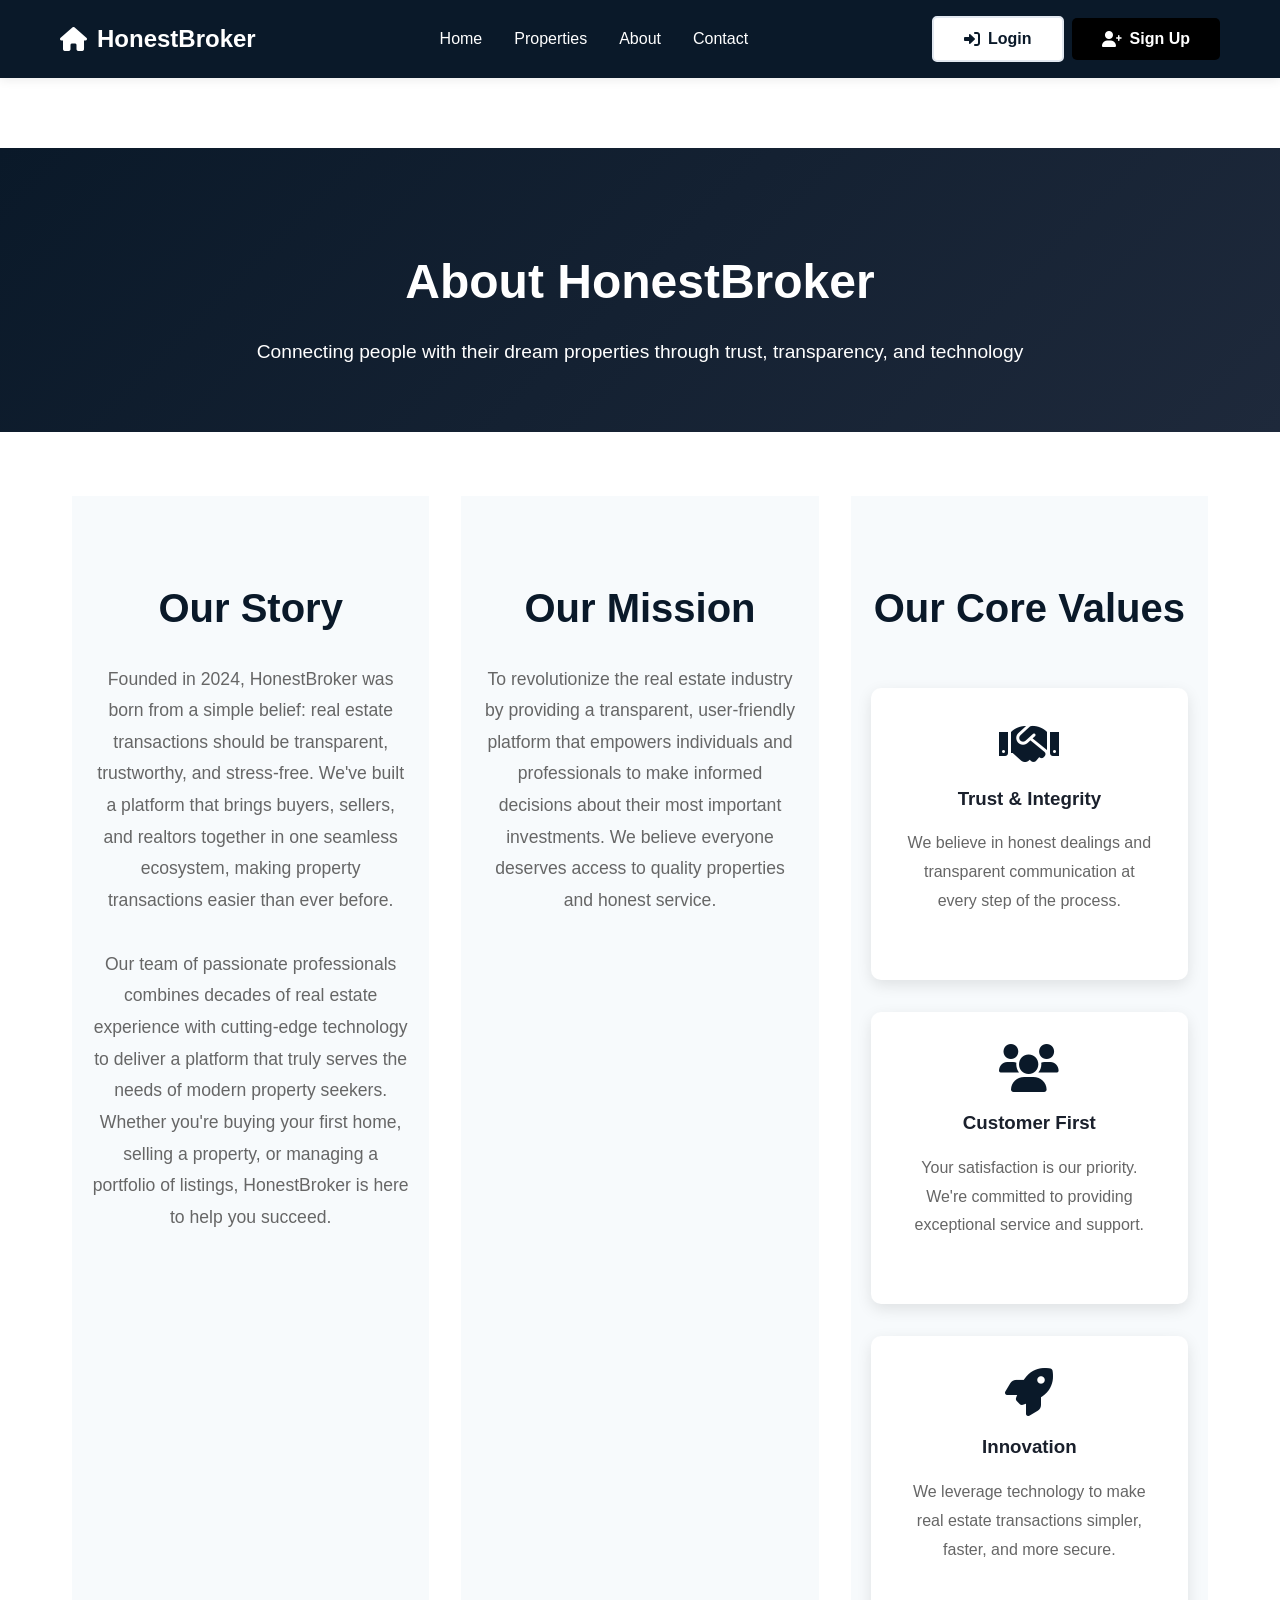
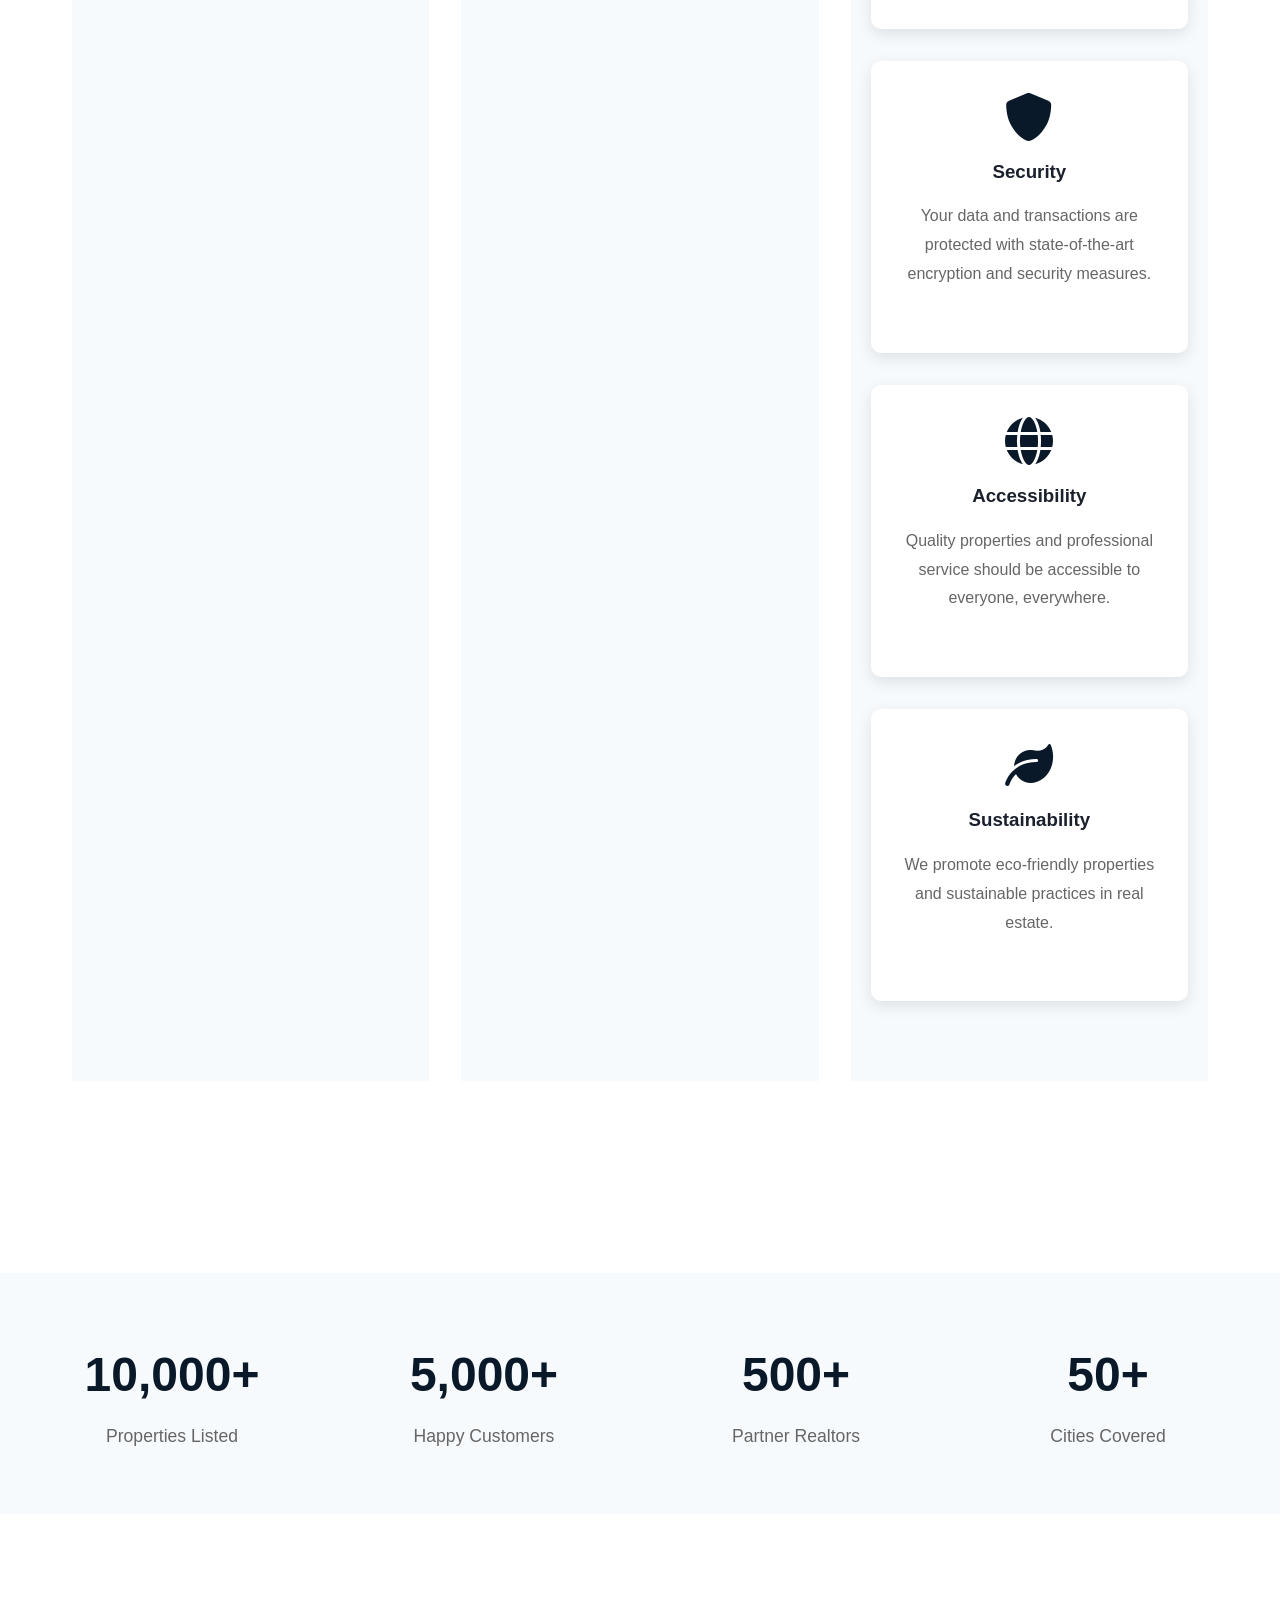
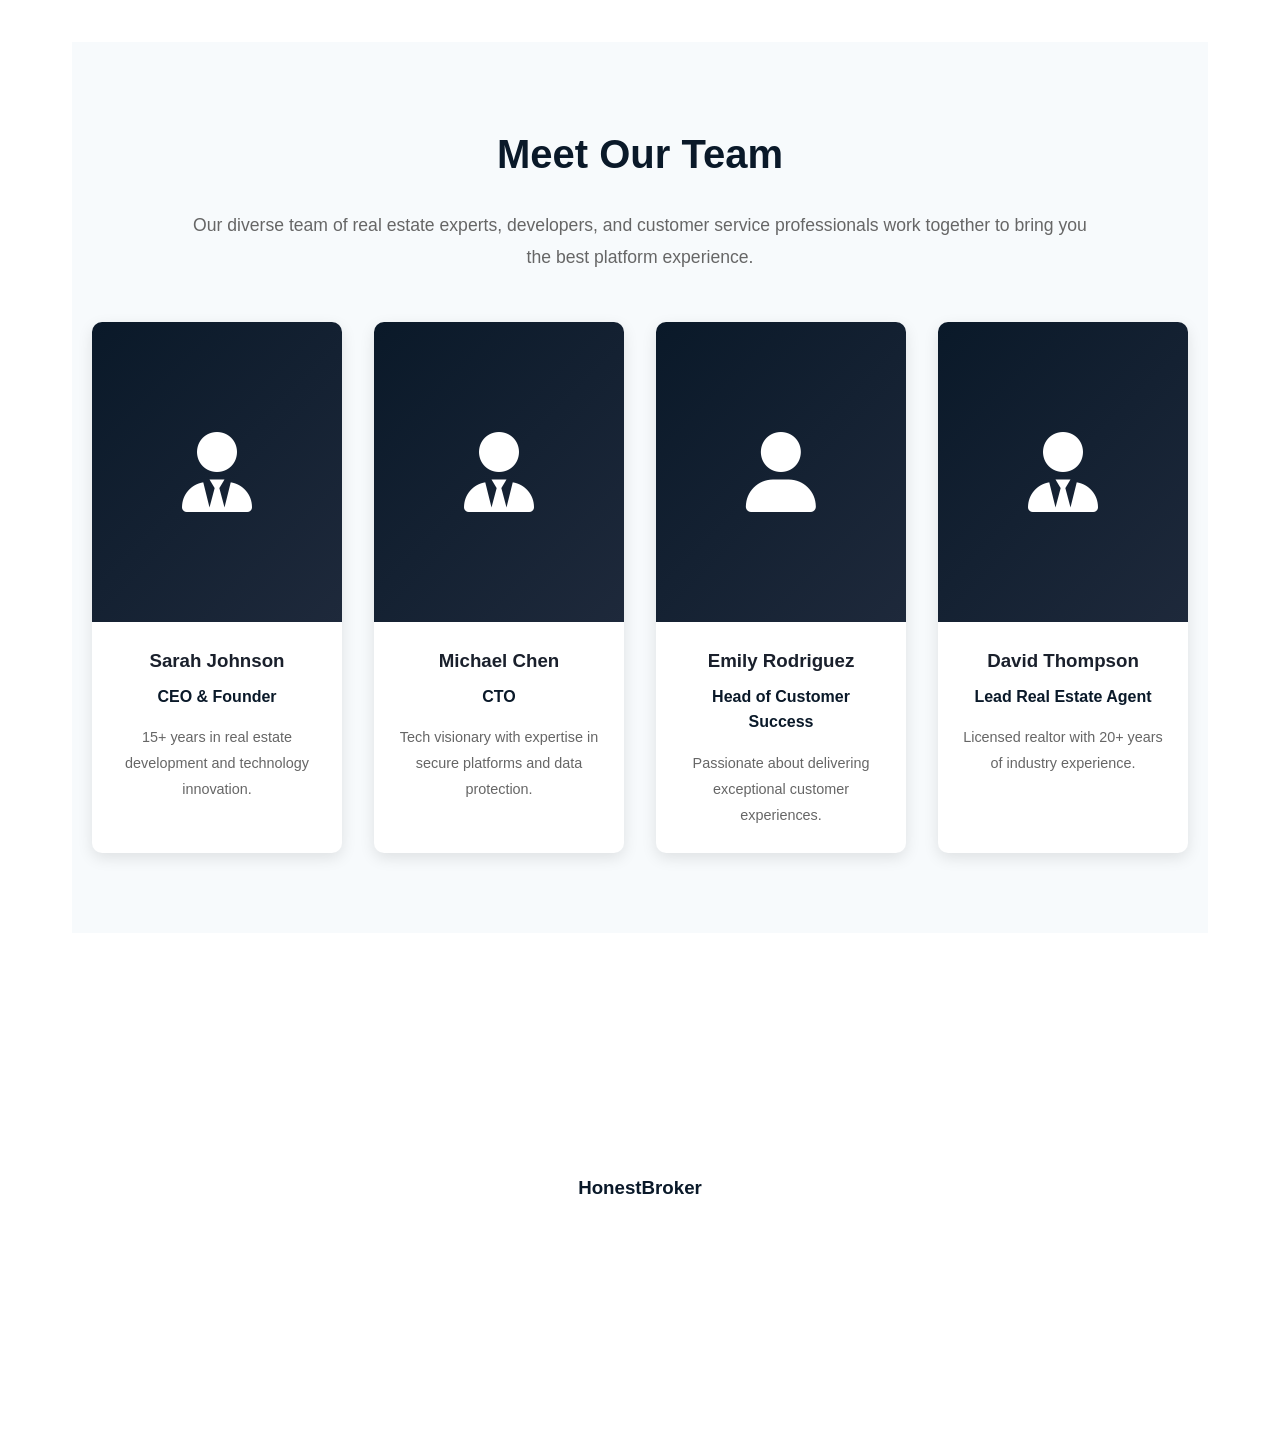
==== about.html @ 2089a130 "Add comprehensive landing pages: profile, dashboard, about, contact, and refund policy with navigati" ====
<!DOCTYPE html>
<html lang="en">
<head>
    <meta charset="UTF-8">
    <meta name="viewport" content="width=device-width, initial-scale=1.0">
    <title>About Us - HonestBroker</title>
    <link rel="stylesheet" href="styles.css">
    <link rel="stylesheet" href="https://cdnjs.cloudflare.com/ajax/libs/font-awesome/6.0.0/css/all.min.css">
    <style>
        .about-hero {
            background: linear-gradient(135deg, var(--primary-color) 0%, var(--secondary-color) 100%);
            color: white;
            padding: 6rem 2rem 4rem;
            text-align: center;
            margin-top: 70px;
        }
        
        .about-hero h1 {
            font-size: 3rem;
            margin-bottom: 1rem;
        }
        
        .about-hero p {
            font-size: 1.2rem;
            max-width: 800px;
            margin: 0 auto;
        }
        
        .about-content {
            max-width: 1200px;
            margin: 0 auto;
            padding: 4rem 2rem;
        }
        
        .about-section {
            margin-bottom: 4rem;
        }
        
        .about-section h2 {
            color: var(--primary-color);
            font-size: 2.5rem;
            margin-bottom: 1.5rem;
            text-align: center;
        }
        
        .about-section p {
            font-size: 1.1rem;
            line-height: 1.8;
            color: #666;
            text-align: center;
            max-width: 900px;
            margin: 0 auto 2rem;
        }
        
        .values-grid {
            display: grid;
            grid-template-columns: repeat(auto-fit, minmax(300px, 1fr));
            gap: 2rem;
            margin-top: 3rem;
        }
        
        .value-card {
            background: white;
            padding: 2rem;
            border-radius: 10px;
            box-shadow: 0 5px 15px rgba(0,0,0,0.1);
            text-align: center;
            transition: transform 0.3s;
        }
        
        .value-card:hover {
            transform: translateY(-10px);
        }
        
        .value-card i {
            font-size: 3rem;
            color: var(--primary-color);
            margin-bottom: 1rem;
        }
        
        .value-card h3 {
            color: var(--dark-color);
            margin-bottom: 1rem;
        }
        
        .value-card p {
            color: #666;
            font-size: 1rem;
        }
        
        .team-grid {
            display: grid;
            grid-template-columns: repeat(auto-fit, minmax(250px, 1fr));
            gap: 2rem;
            margin-top: 3rem;
        }
        
        .team-member {
            background: white;
            border-radius: 10px;
            box-shadow: 0 5px 15px rgba(0,0,0,0.1);
            overflow: hidden;
            text-align: center;
            transition: transform 0.3s;
        }
        
        .team-member:hover {
            transform: translateY(-10px);
        }
        
        .team-member-image {
            width: 100%;
            height: 300px;
            background: linear-gradient(135deg, var(--primary-color) 0%, var(--secondary-color) 100%);
            display: flex;
            align-items: center;
            justify-content: center;
            color: white;
            font-size: 5rem;
        }
        
        .team-member-info {
            padding: 1.5rem;
        }
        
        .team-member-info h3 {
            color: var(--dark-color);
            margin-bottom: 0.5rem;
        }
        
        .team-member-info .role {
            color: var(--primary-color);
            font-weight: 600;
            margin-bottom: 1rem;
        }
        
        .team-member-info p {
            color: #666;
            font-size: 0.9rem;
            margin: 0;
        }
        
        .stats-section {
            background: var(--light-bg);
            padding: 4rem 2rem;
            margin: 4rem 0;
        }
        
        .stats-container {
            max-width: 1200px;
            margin: 0 auto;
            display: grid;
            grid-template-columns: repeat(auto-fit, minmax(200px, 1fr));
            gap: 3rem;
            text-align: center;
        }
        
        .stat-item h3 {
            font-size: 3rem;
            color: var(--primary-color);
            margin-bottom: 0.5rem;
        }
        
        .stat-item p {
            color: #666;
            font-size: 1.1rem;
        }
        
        @media (max-width: 768px) {
            .about-hero h1 {
                font-size: 2rem;
            }
            
            .about-hero p {
                font-size: 1rem;
            }
            
            .about-section h2 {
                font-size: 2rem;
            }
        }
    </style>
</head>
<body>
    <!-- Header -->
    <header>
        <nav class="navbar">
            <div class="container">
                <div class="logo">
                    <i class="fas fa-home"></i>
                    <h1>HonestBroker</h1>
                </div>
                <ul class="nav-links">
                    <li><a href="index.html">Home</a></li>
                    <li><a href="dashboard.html">Properties</a></li>
                    <li><a href="about.html" class="active">About</a></li>
                    <li><a href="contact.html">Contact</a></li>
                </ul>
                <div class="auth-buttons" id="authButtonsContainer">
                    <button id="loginBtn" class="btn btn-secondary btn-small">
                        <i class="fas fa-sign-in-alt"></i> Login
                    </button>
                    <button id="signupBtn" class="btn btn-primary btn-small">
                        <i class="fas fa-user-plus"></i> Sign Up
                    </button>
                </div>
            </div>
        </nav>
    </header>

    <!-- Hero Section -->
    <section class="about-hero">
        <h1>About HonestBroker</h1>
        <p>Connecting people with their dream properties through trust, transparency, and technology</p>
    </section>

    <!-- About Content -->
    <div class="about-content">
        <!-- Our Story -->
        <div class="about-section">
            <h2>Our Story</h2>
            <p>
                Founded in 2024, HonestBroker was born from a simple belief: real estate transactions should be 
                transparent, trustworthy, and stress-free. We've built a platform that brings buyers, sellers, and 
                realtors together in one seamless ecosystem, making property transactions easier than ever before.
            </p>
            <p>
                Our team of passionate professionals combines decades of real estate experience with cutting-edge 
                technology to deliver a platform that truly serves the needs of modern property seekers. Whether 
                you're buying your first home, selling a property, or managing a portfolio of listings, HonestBroker 
                is here to help you succeed.
            </p>
        </div>

        <!-- Our Mission -->
        <div class="about-section">
            <h2>Our Mission</h2>
            <p>
                To revolutionize the real estate industry by providing a transparent, user-friendly platform that 
                empowers individuals and professionals to make informed decisions about their most important investments. 
                We believe everyone deserves access to quality properties and honest service.
            </p>
        </div>

        <!-- Our Values -->
        <div class="about-section">
            <h2>Our Core Values</h2>
            <div class="values-grid">
                <div class="value-card">
                    <i class="fas fa-handshake"></i>
                    <h3>Trust & Integrity</h3>
                    <p>We believe in honest dealings and transparent communication at every step of the process.</p>
                </div>
                <div class="value-card">
                    <i class="fas fa-users"></i>
                    <h3>Customer First</h3>
                    <p>Your satisfaction is our priority. We're committed to providing exceptional service and support.</p>
                </div>
                <div class="value-card">
                    <i class="fas fa-rocket"></i>
                    <h3>Innovation</h3>
                    <p>We leverage technology to make real estate transactions simpler, faster, and more secure.</p>
                </div>
                <div class="value-card">
                    <i class="fas fa-shield-alt"></i>
                    <h3>Security</h3>
                    <p>Your data and transactions are protected with state-of-the-art encryption and security measures.</p>
                </div>
                <div class="value-card">
                    <i class="fas fa-globe"></i>
                    <h3>Accessibility</h3>
                    <p>Quality properties and professional service should be accessible to everyone, everywhere.</p>
                </div>
                <div class="value-card">
                    <i class="fas fa-leaf"></i>
                    <h3>Sustainability</h3>
                    <p>We promote eco-friendly properties and sustainable practices in real estate.</p>
                </div>
            </div>
        </div>
    </div>

    <!-- Statistics Section -->
    <section class="stats-section">
        <div class="stats-container">
            <div class="stat-item">
                <h3>10,000+</h3>
                <p>Properties Listed</p>
            </div>
            <div class="stat-item">
                <h3>5,000+</h3>
                <p>Happy Customers</p>
            </div>
            <div class="stat-item">
                <h3>500+</h3>
                <p>Partner Realtors</p>
            </div>
            <div class="stat-item">
                <h3>50+</h3>
                <p>Cities Covered</p>
            </div>
        </div>
    </section>

    <!-- Team Section -->
    <div class="about-content">
        <div class="about-section">
            <h2>Meet Our Team</h2>
            <p>
                Our diverse team of real estate experts, developers, and customer service professionals work 
                together to bring you the best platform experience.
            </p>
            <div class="team-grid">
                <div class="team-member">
                    <div class="team-member-image">
                        <i class="fas fa-user-tie"></i>
                    </div>
                    <div class="team-member-info">
                        <h3>Sarah Johnson</h3>
                        <div class="role">CEO & Founder</div>
                        <p>15+ years in real estate development and technology innovation.</p>
                    </div>
                </div>
                <div class="team-member">
                    <div class="team-member-image">
                        <i class="fas fa-user-tie"></i>
                    </div>
                    <div class="team-member-info">
                        <h3>Michael Chen</h3>
                        <div class="role">CTO</div>
                        <p>Tech visionary with expertise in secure platforms and data protection.</p>
                    </div>
                </div>
                <div class="team-member">
                    <div class="team-member-image">
                        <i class="fas fa-user"></i>
                    </div>
                    <div class="team-member-info">
                        <h3>Emily Rodriguez</h3>
                        <div class="role">Head of Customer Success</div>
                        <p>Passionate about delivering exceptional customer experiences.</p>
                    </div>
                </div>
                <div class="team-member">
                    <div class="team-member-image">
                        <i class="fas fa-user-tie"></i>
                    </div>
                    <div class="team-member-info">
                        <h3>David Thompson</h3>
                        <div class="role">Lead Real Estate Agent</div>
                        <p>Licensed realtor with 20+ years of industry experience.</p>
                    </div>
                </div>
            </div>
        </div>
    </div>

    <!-- Footer -->
    <footer style="background: var(--dark-color); color: white; padding: 3rem 2rem; margin-top: 4rem;">
        <div class="container" style="max-width: 1200px; margin: 0 auto; text-align: center;">
            <div style="margin-bottom: 2rem;">
                <h3 style="color: var(--primary-color); margin-bottom: 1rem;">HonestBroker</h3>
                <p>Your trusted partner in real estate</p>
            </div>
            <div style="display: flex; gap: 2rem; justify-content: center; flex-wrap: wrap; margin-bottom: 2rem;">
                <a href="index.html" style="color: white; text-decoration: none;">Home</a>
                <a href="dashboard.html" style="color: white; text-decoration: none;">Properties</a>
                <a href="about.html" style="color: white; text-decoration: none;">About</a>
                <a href="contact.html" style="color: white; text-decoration: none;">Contact</a>
                <a href="refund-policy.html" style="color: white; text-decoration: none;">Refund Policy</a>
            </div>
            <p>&copy; 2026 HonestBroker. All rights reserved.</p>
        </div>
    </footer>

    <script src="script.js"></script>
    <script>
        // Show user menu if logged in
        document.addEventListener('DOMContentLoaded', function() {
            const storedUser = localStorage.getItem('currentUser_encrypted');
            if (storedUser && currentUser) {
                const authContainer = document.getElementById('authButtonsContainer');
                authContainer.innerHTML = `
                    <div class="user-menu" style="display: block;">
                        <button class="btn btn-secondary btn-small">
                            <i class="fas fa-user"></i> ${currentUser.name}
                        </button>
                        <div class="dropdown-menu">
                            <a href="profile.html"><i class="fas fa-user-cog"></i> Profile</a>
                            <a href="dashboard.html"><i class="fas fa-home"></i> Dashboard</a>
                            <a href="#" id="logoutBtn"><i class="fas fa-sign-out-alt"></i> Logout</a>
                        </div>
                    </div>
                `;
                
                document.getElementById('logoutBtn').addEventListener('click', handleLogout);
            }
        });
    </script>
</body>
</html>
---- styles.css ----
/* Global Styles */
* {
    margin: 0;
    padding: 0;
    box-sizing: border-box;
}

:root {
    --primary-color: #0a1929;
    --secondary-color: #1e293b;
    --accent-color: #000000;
    --graphite: #4a5568;
    --navy-blue: #1e3a5f;
    --text-color: #1a202c;
    --light-bg: #f7fafc;
    --white: #ffffff;
    --border-color: #e2e8f0;
    --shadow: 0 2px 10px rgba(0, 0, 0, 0.08);
    --shadow-hover: 0 5px 20px rgba(0, 0, 0, 0.12);
}

body {
    font-family: 'Segoe UI', Tahoma, Geneva, Verdana, sans-serif;
    line-height: 1.6;
    color: var(--text-color);
    overflow-x: hidden;
}

.container {
    max-width: 1200px;
    margin: 0 auto;
    padding: 0 20px;
}

/* Header and Navigation */
header {
    background: var(--primary-color);
    color: var(--white);
    position: sticky;
    top: 0;
    z-index: 1000;
    box-shadow: var(--shadow);
}

.navbar {
    padding: 1rem 0;
}

.navbar .container {
    display: flex;
    justify-content: space-between;
    align-items: center;
}

.logo {
    display: flex;
    align-items: center;
    gap: 10px;
    font-size: 1.5rem;
}

.logo i {
    color: var(--white);
}

.logo h1 {
    font-size: 1.5rem;
    font-weight: 600;
}

.nav-links {
    display: flex;
    list-style: none;
    gap: 2rem;
}

.nav-links a {
    color: var(--white);
    text-decoration: none;
    transition: color 0.3s;
    font-weight: 500;
}

.nav-links a:hover {
    color: var(--white);
    opacity: 0.8;
}

/* Auth Buttons */
.auth-buttons {
    display: flex;
    gap: 0.5rem;
    align-items: center;
}

.btn-small {
    padding: 8px 16px;
    font-size: 0.9rem;
}

/* User Menu */
.user-menu {
    position: relative;
}

.user-menu > .btn {
    cursor: pointer;
}

.dropdown-menu {
    display: none;
    position: absolute;
    top: 100%;
    right: 0;
    background: var(--white);
    border-radius: 5px;
    box-shadow: var(--shadow);
    min-width: 200px;
    margin-top: 0.5rem;
    z-index: 1000;
}

.user-menu:hover .dropdown-menu {
    display: block;
}

.dropdown-menu a {
    display: flex;
    align-items: center;
    gap: 10px;
    padding: 12px 20px;
    color: var(--text-color);
    text-decoration: none;
    transition: background 0.3s;
}

.dropdown-menu a:hover {
    background: var(--light-bg);
}

.dropdown-menu a i {
    color: var(--graphite);
    width: 20px;
}

/* Hero Section */
.hero {
    background: linear-gradient(135deg, var(--primary-color) 0%, var(--navy-blue) 100%);
    color: var(--white);
    padding: 100px 20px;
    text-align: center;
}

.hero-content h2 {
    font-size: 3rem;
    margin-bottom: 1rem;
    animation: fadeInDown 1s;
}

.hero-content p {
    font-size: 1.3rem;
    margin-bottom: 2rem;
    animation: fadeInUp 1s;
}

.hero-buttons {
    display: flex;
    gap: 1rem;
    justify-content: center;
    animation: fadeInUp 1.2s;
}

/* Buttons */
.btn {
    padding: 12px 30px;
    border: none;
    border-radius: 5px;
    cursor: pointer;
    font-size: 1rem;
    text-decoration: none;
    display: inline-flex;
    align-items: center;
    gap: 8px;
    transition: all 0.3s;
    font-weight: 600;
}

.btn-primary {
    background: var(--accent-color);
    color: var(--white);
}

.btn-primary:hover {
    background: var(--graphite);
    transform: translateY(-2px);
    box-shadow: var(--shadow-hover);
}

.btn-secondary {
    background: var(--white);
    color: var(--primary-color);
    border: 2px solid var(--border-color);
}

.btn-secondary:hover {
    background: var(--light-bg);
    border-color: var(--graphite);
    transform: translateY(-2px);
}

.btn-clear {
    background: var(--graphite);
    color: var(--white);
}

.btn-clear:hover {
    background: var(--accent-color);
}

.btn-large {
    padding: 15px 40px;
    font-size: 1.1rem;
}

/* Section Styles */
.properties-section,
.list-property-section,
.about-section {
    padding: 80px 20px;
}

.section-title {
    text-align: center;
    font-size: 2.5rem;
    margin-bottom: 3rem;
    color: var(--primary-color);
}

/* Search and Filter Bar */
.search-filter-bar {
    background: var(--white);
    padding: 20px;
    border-radius: 10px;
    box-shadow: var(--shadow);
    margin-bottom: 3rem;
}

.search-box {
    display: flex;
    align-items: center;
    margin-bottom: 1rem;
    border: 2px solid var(--border-color);
    border-radius: 5px;
    padding: 10px;
    background: var(--white);
}

.search-box i {
    color: var(--graphite);
    margin-right: 10px;
}

.search-box input {
    flex: 1;
    border: none;
    outline: none;
    font-size: 1rem;
}

.filters {
    display: flex;
    gap: 1rem;
    flex-wrap: wrap;
}

.filters select {
    flex: 1;
    min-width: 200px;
    padding: 10px;
    border: 2px solid var(--border-color);
    border-radius: 5px;
    font-size: 1rem;
    cursor: pointer;
    outline: none;
}

.filters select:focus {
    border-color: var(--accent-color);
}

/* Properties Grid */
.properties-grid {
    display: grid;
    grid-template-columns: repeat(12, 1fr);
    gap: 2rem;
    margin-bottom: 2rem;
}

.property-card {
    grid-column: span 3;
}

.property-card {
    background: var(--white);
    border-radius: 10px;
    overflow: hidden;
    box-shadow: var(--shadow);
    transition: all 0.3s;
    cursor: pointer;
    animation: fadeIn 0.5s;
    position: relative;
}

.property-card:hover {
    transform: translateY(-5px);
    box-shadow: var(--shadow-hover);
}

.my-property-badge {
    position: absolute;
    top: 10px;
    right: 10px;
    background: var(--accent-color);
    color: var(--white);
    padding: 6px 12px;
    border-radius: 20px;
    font-size: 0.85rem;
    font-weight: bold;
    z-index: 10;
    box-shadow: 0 2px 5px rgba(0,0,0,0.2);
}

.owner-badge {
    display: inline-block;
    background: var(--light-bg);
    color: #666;
    padding: 6px 12px;
    border-radius: 5px;
    font-size: 0.85rem;
    margin: 0.5rem 0;
    display: flex;
    align-items: center;
    gap: 5px;
}

.owner-badge i {
    color: var(--graphite);
}

.property-image {
    width: 100%;
    height: 220px;
    object-fit: cover;
}

.property-content {
    padding: 1.5rem;
}

.property-header {
    display: flex;
    justify-content: space-between;
    align-items: start;
    margin-bottom: 0.5rem;
}

.property-title {
    font-size: 1.3rem;
    color: var(--primary-color);
    margin-bottom: 0.5rem;
}

.property-type {
    display: inline-block;
    background: var(--accent-color);
    color: var(--white);
    padding: 4px 12px;
    border-radius: 20px;
    font-size: 0.85rem;
    text-transform: capitalize;
}

.property-price {
    font-size: 1.5rem;
    color: var(--accent-color);
    font-weight: bold;
    margin: 0.5rem 0;
}

.property-location {
    color: #666;
    margin-bottom: 1rem;
    display: flex;
    align-items: center;
    gap: 5px;
}

.property-details {
    display: flex;
    gap: 1.5rem;
    margin-bottom: 1rem;
    flex-wrap: wrap;
}

.property-detail {
    display: flex;
    align-items: center;
    gap: 5px;
    color: #666;
}

.property-detail i {
    color: var(--graphite);
}

.property-description {
    color: #666;
    margin-bottom: 1rem;
    display: -webkit-box;
    -webkit-line-clamp: 2;
    -webkit-box-orient: vertical;
    overflow: hidden;
}

.property-actions {
    display: flex;
    gap: 0.5rem;
}

.property-actions .btn {
    flex: 1;
    justify-content: center;
    padding: 8px 16px;
    font-size: 0.9rem;
}

/* No Results */
.no-results {
    text-align: center;
    padding: 3rem;
    color: #999;
}

.no-results i {
    font-size: 4rem;
    margin-bottom: 1rem;
}

.no-results p {
    font-size: 1.2rem;
}

/* Form Styles */
.form-container {
    max-width: 800px;
    margin: 0 auto;
    background: var(--white);
    padding: 2rem;
    border-radius: 10px;
    box-shadow: var(--shadow);
}

.form-row {
    display: grid;
    grid-template-columns: repeat(auto-fit, minmax(250px, 1fr));
    gap: 1.5rem;
    margin-bottom: 1.5rem;
}

.form-group {
    display: flex;
    flex-direction: column;
}

.form-group label {
    margin-bottom: 0.5rem;
    font-weight: 600;
    color: var(--primary-color);
}

.form-group input,
.form-group select,
.form-group textarea {
    padding: 12px;
    border: 2px solid var(--border-color);
    border-radius: 5px;
    font-size: 1rem;
    transition: border-color 0.3s;
    font-family: inherit;
}

.form-group input:focus,
.form-group select:focus,
.form-group textarea:focus {
    outline: none;
    border-color: var(--accent-color);
}

.form-group small {
    margin-top: 0.3rem;
    color: #666;
    font-size: 0.85rem;
}

/* About Section */
.about-section {
    background: var(--light-bg);
}

.about-content {
    display: grid;
    grid-template-columns: repeat(auto-fit, minmax(250px, 1fr));
    gap: 2rem;
}

.about-card {
    text-align: center;
    padding: 2rem;
    background: var(--white);
    border-radius: 10px;
    box-shadow: var(--shadow);
    transition: transform 0.3s;
}

.about-card:hover {
    transform: translateY(-5px);
}

.about-card i {
    font-size: 3rem;
    color: var(--accent-color);
    margin-bottom: 1rem;
}

.about-card h3 {
    font-size: 1.5rem;
    margin-bottom: 1rem;
    color: var(--primary-color);
}

/* Footer */
footer {
    background: var(--primary-color);
    color: var(--white);
    padding: 2rem 0;
    text-align: center;
}

footer .container {
    display: flex;
    flex-direction: column;
    align-items: center;
    gap: 1rem;
}

.social-links {
    display: flex;
    gap: 1rem;
}

.social-links a {
    color: var(--white);
    font-size: 1.5rem;
    transition: color 0.3s;
}

.social-links a:hover {
    color: var(--white);
    opacity: 0.7;
}

/* Modal */
.modal {
    display: none;
    position: fixed;
    z-index: 2000;
    left: 0;
    top: 0;
    width: 100%;
    height: 100%;
    overflow: auto;
    background-color: rgba(0, 0, 0, 0.7);
    animation: fadeIn 0.3s;
}

.modal-content {
    background-color: var(--white);
    margin: 5% auto;
    padding: 0;
    border-radius: 10px;
    width: 90%;
    max-width: 800px;
    max-height: 85vh;
    overflow-y: auto;
    animation: slideIn 0.3s;
    position: relative;
}

.close {
    position: sticky;
    top: 0;
    right: 0;
    float: right;
    font-size: 2rem;
    font-weight: bold;
    color: var(--white);
    background: var(--accent-color);
    width: 40px;
    height: 40px;
    display: flex;
    align-items: center;
    justify-content: center;
    border-radius: 50%;
    cursor: pointer;
    margin: 10px;
    z-index: 10;
}

.close:hover {
    background: var(--graphite);
}

.modal-property-image {
    width: 100%;
    height: 400px;
    object-fit: cover;
}

.modal-property-content {
    padding: 2rem;
}

.modal-property-header {
    margin-bottom: 1.5rem;
}

.modal-property-title {
    font-size: 2rem;
    color: var(--primary-color);
    margin-bottom: 1rem;
}

.modal-property-price {
    font-size: 2rem;
    color: var(--accent-color);
    font-weight: bold;
    margin-bottom: 1rem;
}

.modal-property-details {
    display: grid;
    grid-template-columns: repeat(auto-fit, minmax(150px, 1fr));
    gap: 1rem;
    margin: 1.5rem 0;
    padding: 1.5rem;
    background: var(--light-bg);
    border-radius: 10px;
}

.modal-detail-item {
    display: flex;
    align-items: center;
    gap: 8px;
}

.modal-detail-item i {
    color: var(--graphite);
}

.modal-property-description {
    margin: 1.5rem 0;
    line-height: 1.8;
}

.modal-contact-info {
    background: var(--light-bg);
    padding: 1.5rem;
    border-radius: 10px;
    margin-top: 1.5rem;
}

.modal-contact-info h3 {
    margin-bottom: 1rem;
    color: var(--primary-color);
}

.contact-item {
    display: flex;
    align-items: center;
    gap: 10px;
    margin: 0.5rem 0;
}

.contact-item i {
    color: var(--graphite);
}

/* Auth Modal Styles */
.auth-modal {
    max-width: 500px;
}

.auth-container {
    padding: 2rem;
}

.auth-container h2 {
    text-align: center;
    color: var(--primary-color);
    margin-bottom: 2rem;
    display: flex;
    align-items: center;
    justify-content: center;
    gap: 10px;
}

.auth-container .form-group {
    margin-bottom: 1.5rem;
}

.auth-container label {
    display: flex;
    align-items: center;
    gap: 8px;
    margin-bottom: 0.5rem;
    font-weight: 600;
    color: var(--primary-color);
}

.auth-container label i {
    color: var(--graphite);
}

.auth-switch {
    text-align: center;
    margin-top: 1.5rem;
    color: #666;
}

.auth-switch a {
    color: var(--accent-color);
    text-decoration: none;
    font-weight: 600;
}

.auth-switch a:hover {
    text-decoration: underline;
}

.auth-error {
    background: #fee;
    color: #c33;
    padding: 10px;
    border-radius: 5px;
    margin-bottom: 1rem;
    display: none;
}

.auth-error.show {
    display: block;
}

/* Animations */
@keyframes fadeIn {
    from {
        opacity: 0;
    }
    to {
        opacity: 1;
    }
}

@keyframes fadeInDown {
    from {
        opacity: 0;
        transform: translateY(-20px);
    }
    to {
        opacity: 1;
        transform: translateY(0);
    }
}

@keyframes fadeInUp {
    from {
        opacity: 0;
        transform: translateY(20px);
    }
    to {
        opacity: 1;
        transform: translateY(0);
    }
}

@keyframes slideIn {
    from {
        transform: translateY(-50px);
        opacity: 0;
    }
    to {
        transform: translateY(0);
        opacity: 1;
    }
}

/* Responsive Design */
@media (max-width: 1400px) {
    .properties-grid {
        grid-template-columns: repeat(12, 1fr);
    }

    .property-card {
        grid-column: span 4;
    }
}

@media (max-width: 1024px) {
    .properties-grid {
        grid-template-columns: repeat(6, 1fr);
    }

    .property-card {
        grid-column: span 3;
    }
}

@media (max-width: 768px) {
    .navbar .container {
        flex-direction: column;
        gap: 1rem;
    }

    .nav-links {
        gap: 1rem;
    }

    .auth-buttons {
        margin-top: 0.5rem;
    }

    .hero-content h2 {
        font-size: 2rem;
    }

    .hero-content p {
        font-size: 1rem;
    }

    .hero-buttons {
        flex-direction: column;
        align-items: stretch;
    }

    .section-title {
        font-size: 2rem;
    }

    .properties-grid {
        grid-template-columns: repeat(4, 1fr);
    }

    .property-card {
        grid-column: span 4;
    }

    .filters {
        flex-direction: column;
    }

    .filters select {
        min-width: 100%;
    }

    .form-row {
        grid-template-columns: 1fr;
    }

    .modal-content {
        width: 95%;
        margin: 10% auto;
    }

    .modal-property-image {
        height: 250px;
    }
}

/* Print Styles */
@media print {
    header,
    footer,
    .hero,
    .list-property-section,
    .search-filter-bar {
        display: none;
    }
}
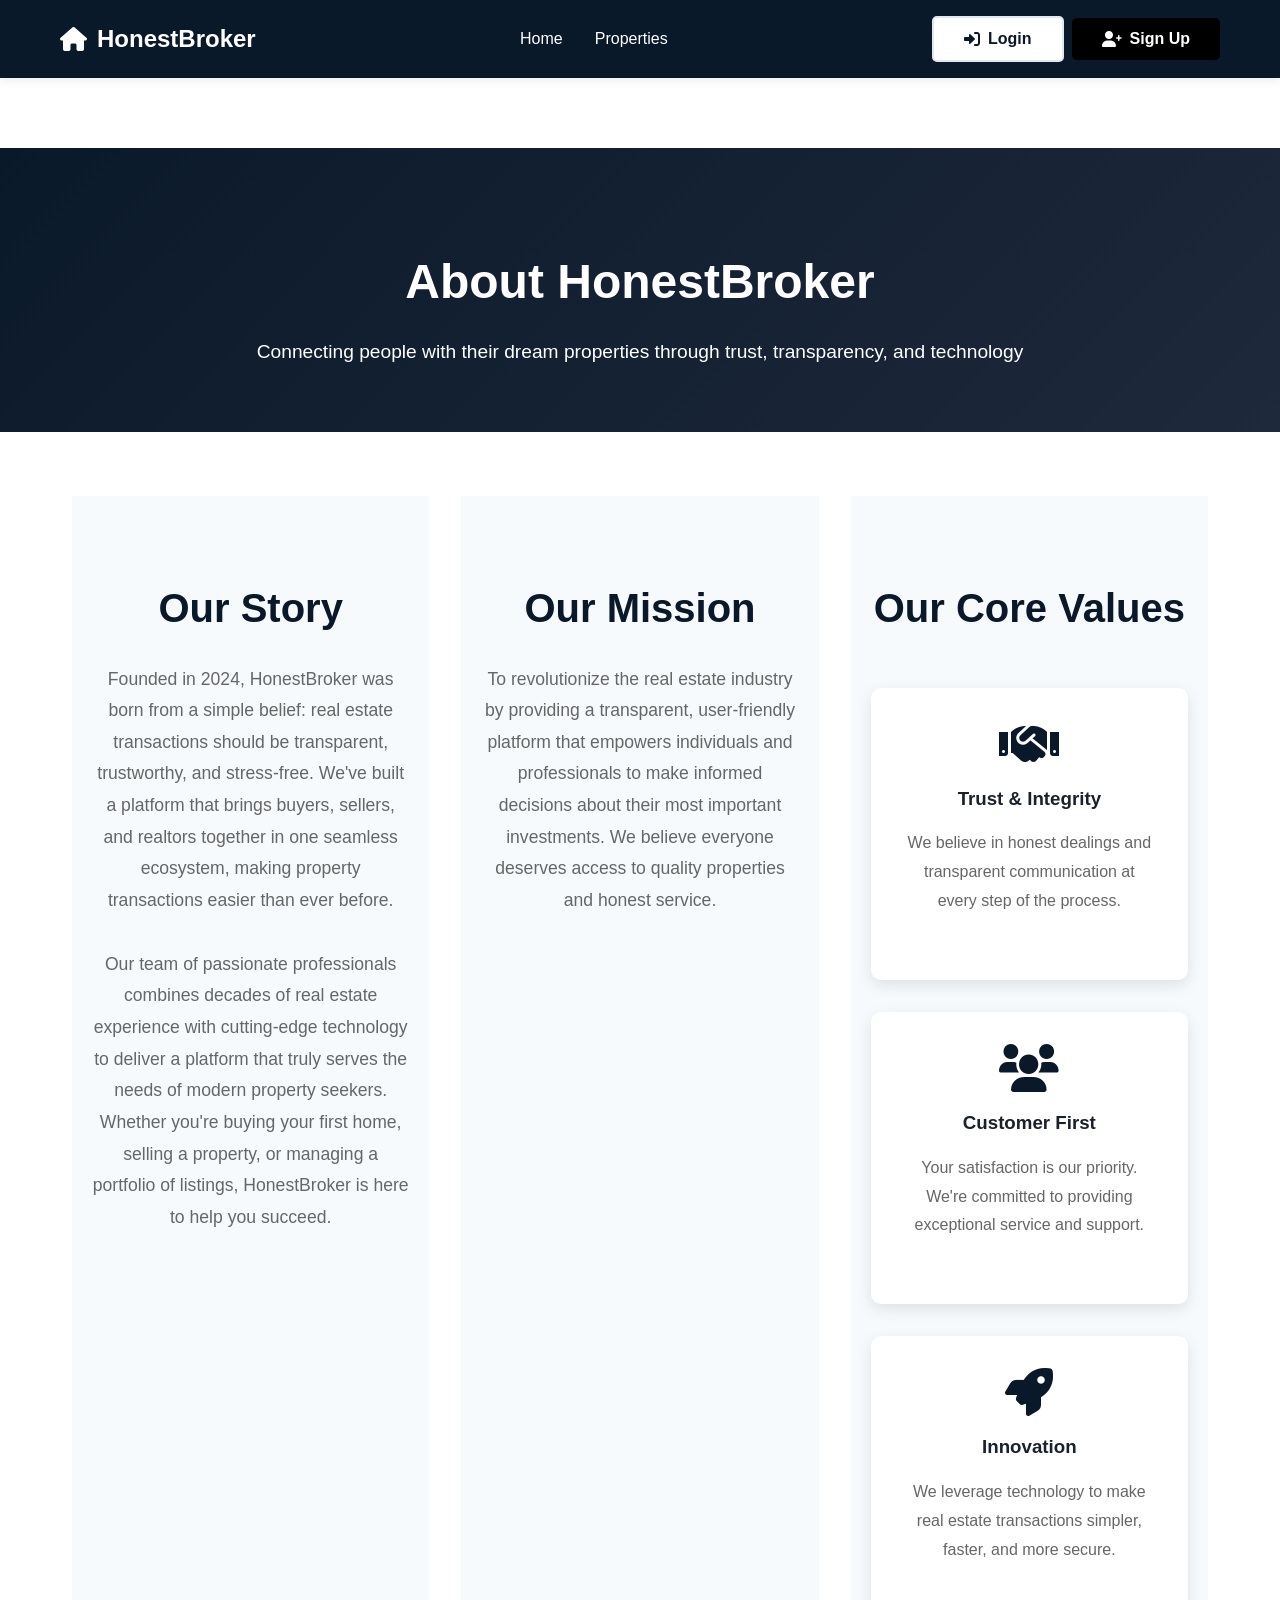
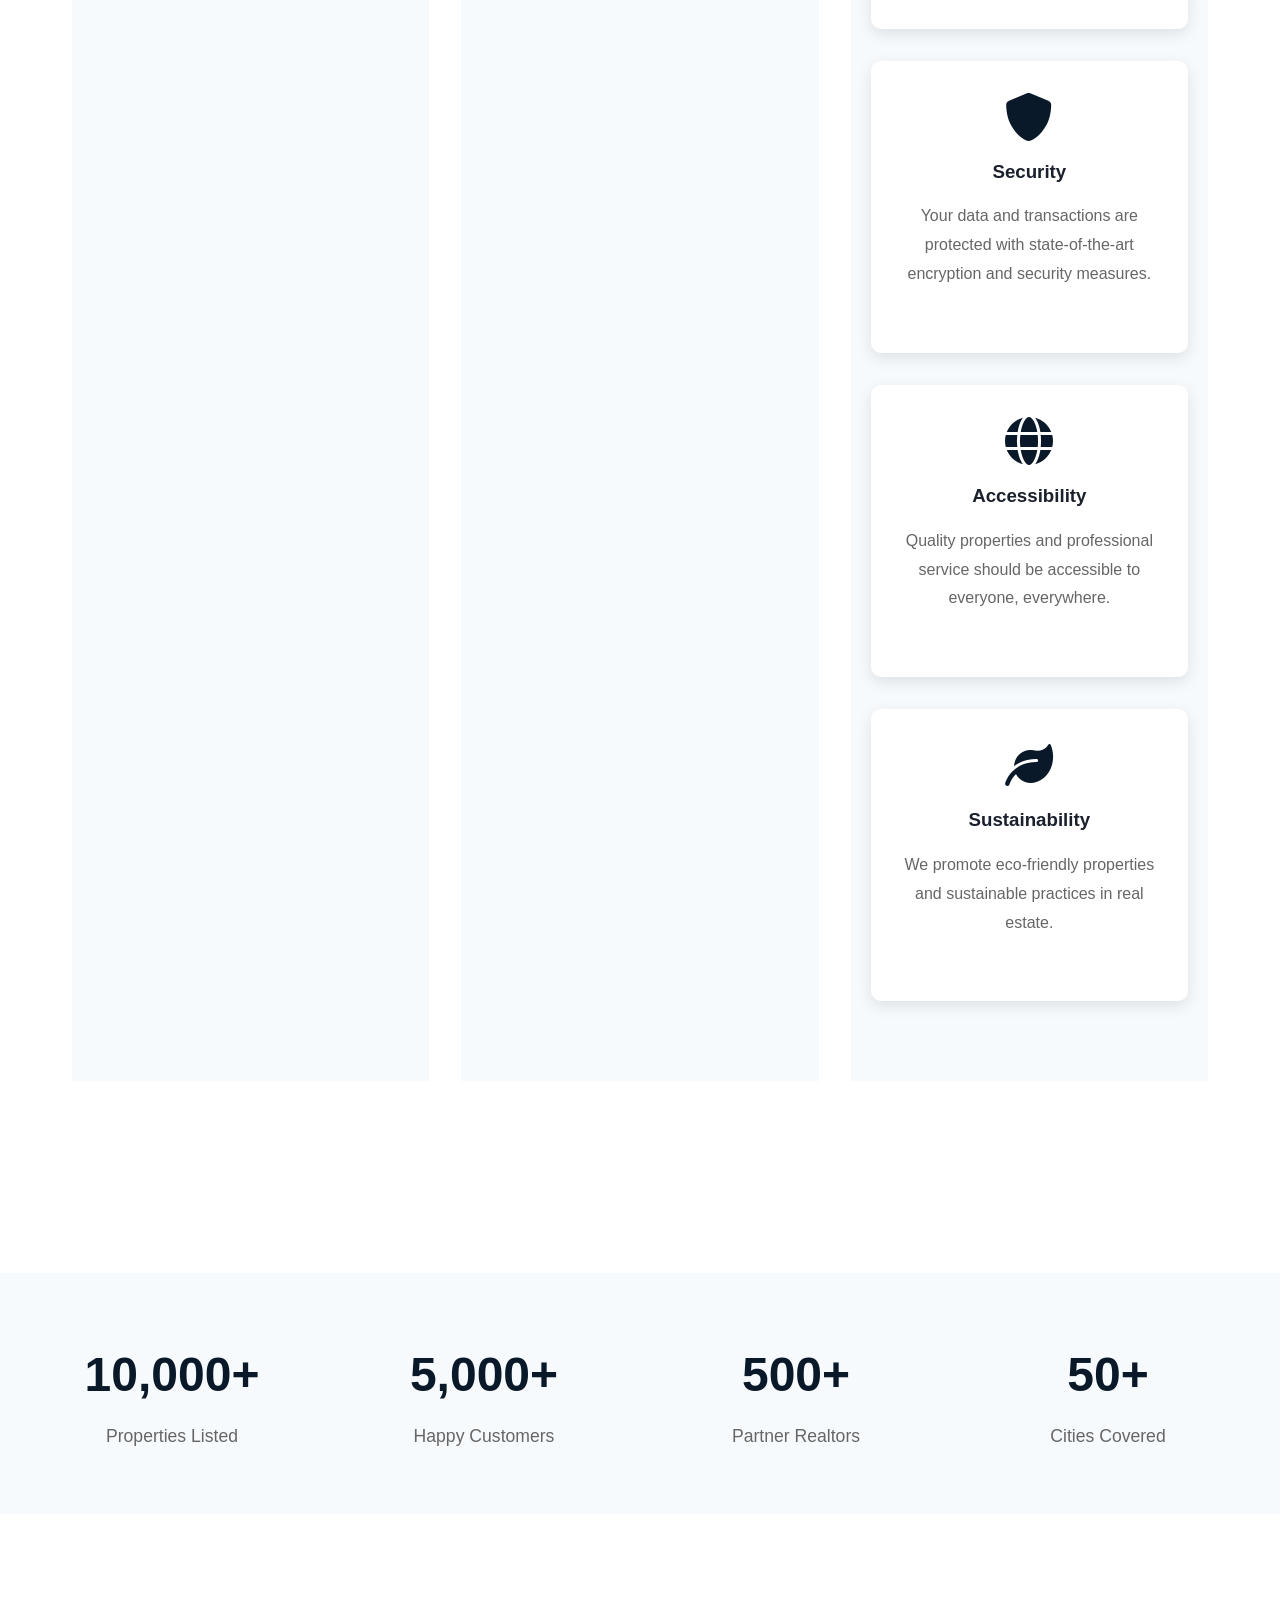
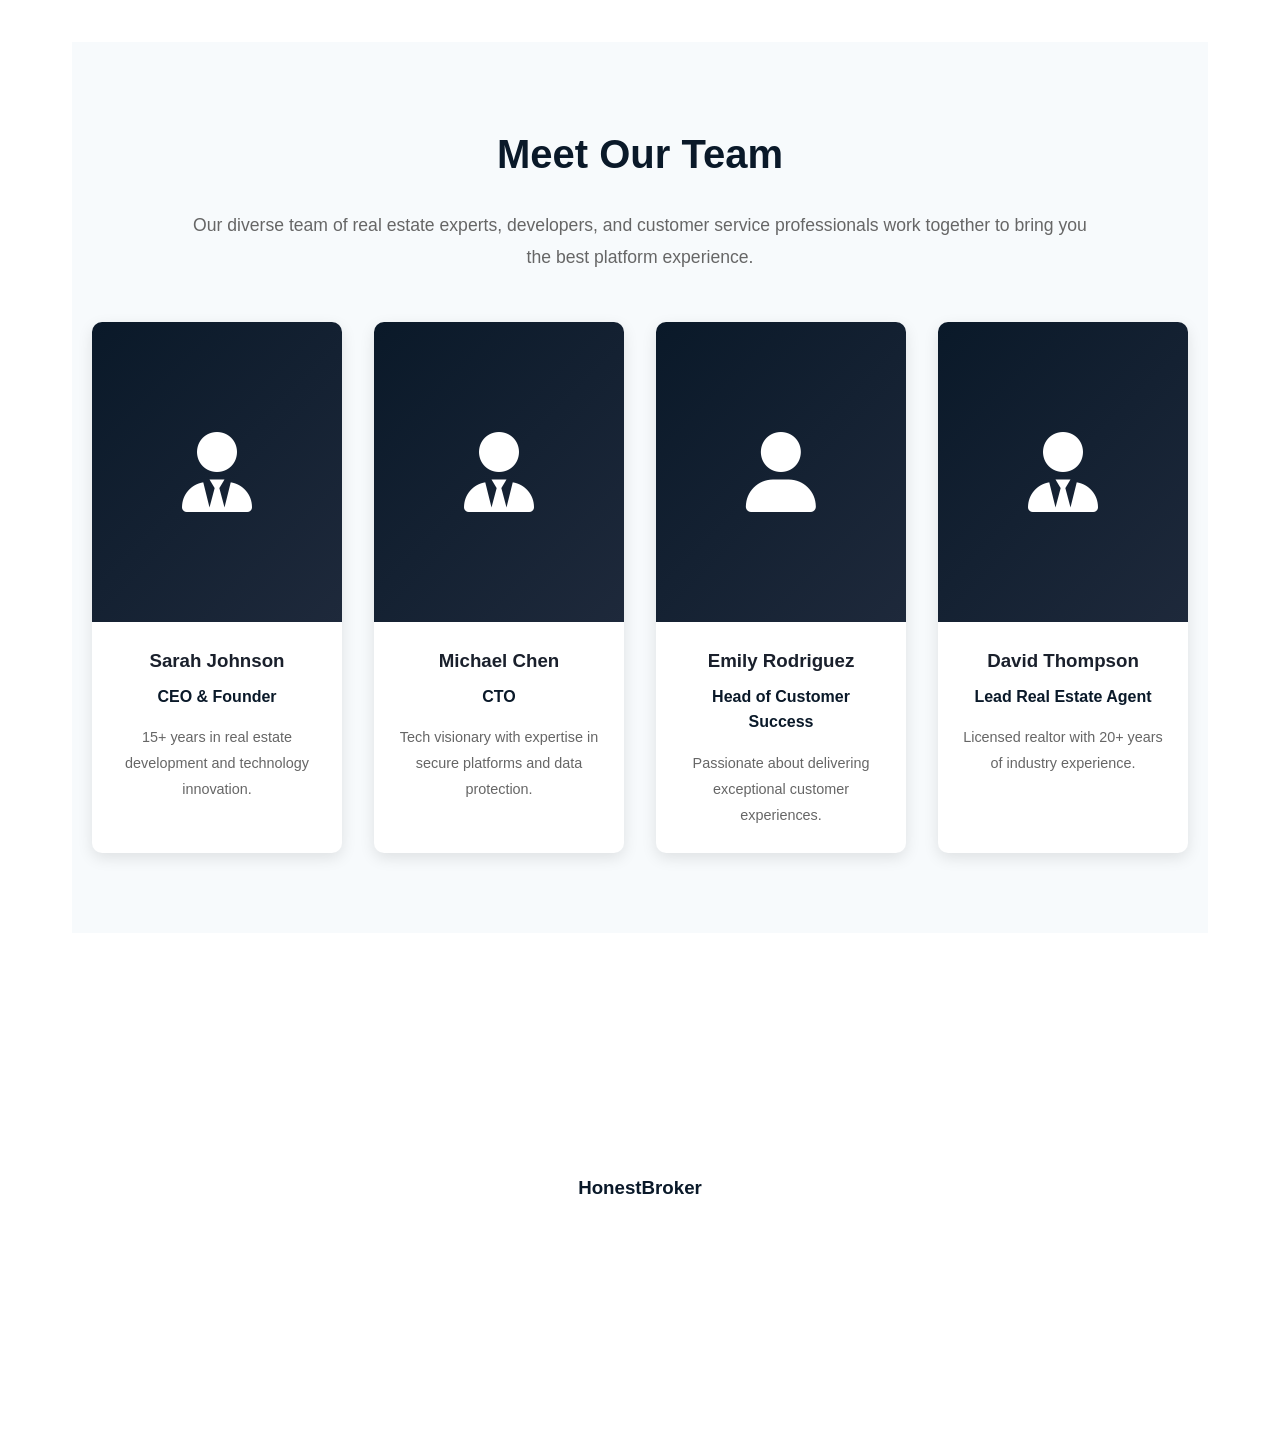
==== commit 91bb3b6b: "Update navigation: rename Contact to Contact Us, remove About/Contact from header nav (keep in foote" ====
--- a/about.html
+++ b/about.html
@@ -193,8 +193,6 @@
                 <ul class="nav-links">
                     <li><a href="index.html">Home</a></li>
                     <li><a href="dashboard.html">Properties</a></li>
-                    <li><a href="about.html" class="active">About</a></li>
-                    <li><a href="contact.html">Contact</a></li>
                 </ul>
                 <div class="auth-buttons" id="authButtonsContainer">
                     <button id="loginBtn" class="btn btn-secondary btn-small">
@@ -365,8 +363,8 @@
             <div style="display: flex; gap: 2rem; justify-content: center; flex-wrap: wrap; margin-bottom: 2rem;">
                 <a href="index.html" style="color: white; text-decoration: none;">Home</a>
                 <a href="dashboard.html" style="color: white; text-decoration: none;">Properties</a>
-                <a href="about.html" style="color: white; text-decoration: none;">About</a>
-                <a href="contact.html" style="color: white; text-decoration: none;">Contact</a>
+                <a href="about.html" style="color: white; text-decoration: none;">About Us</a>
+                <a href="contact.html" style="color: white; text-decoration: none;">Contact Us</a>
                 <a href="refund-policy.html" style="color: white; text-decoration: none;">Refund Policy</a>
             </div>
             <p>&copy; 2026 HonestBroker. All rights reserved.</p>
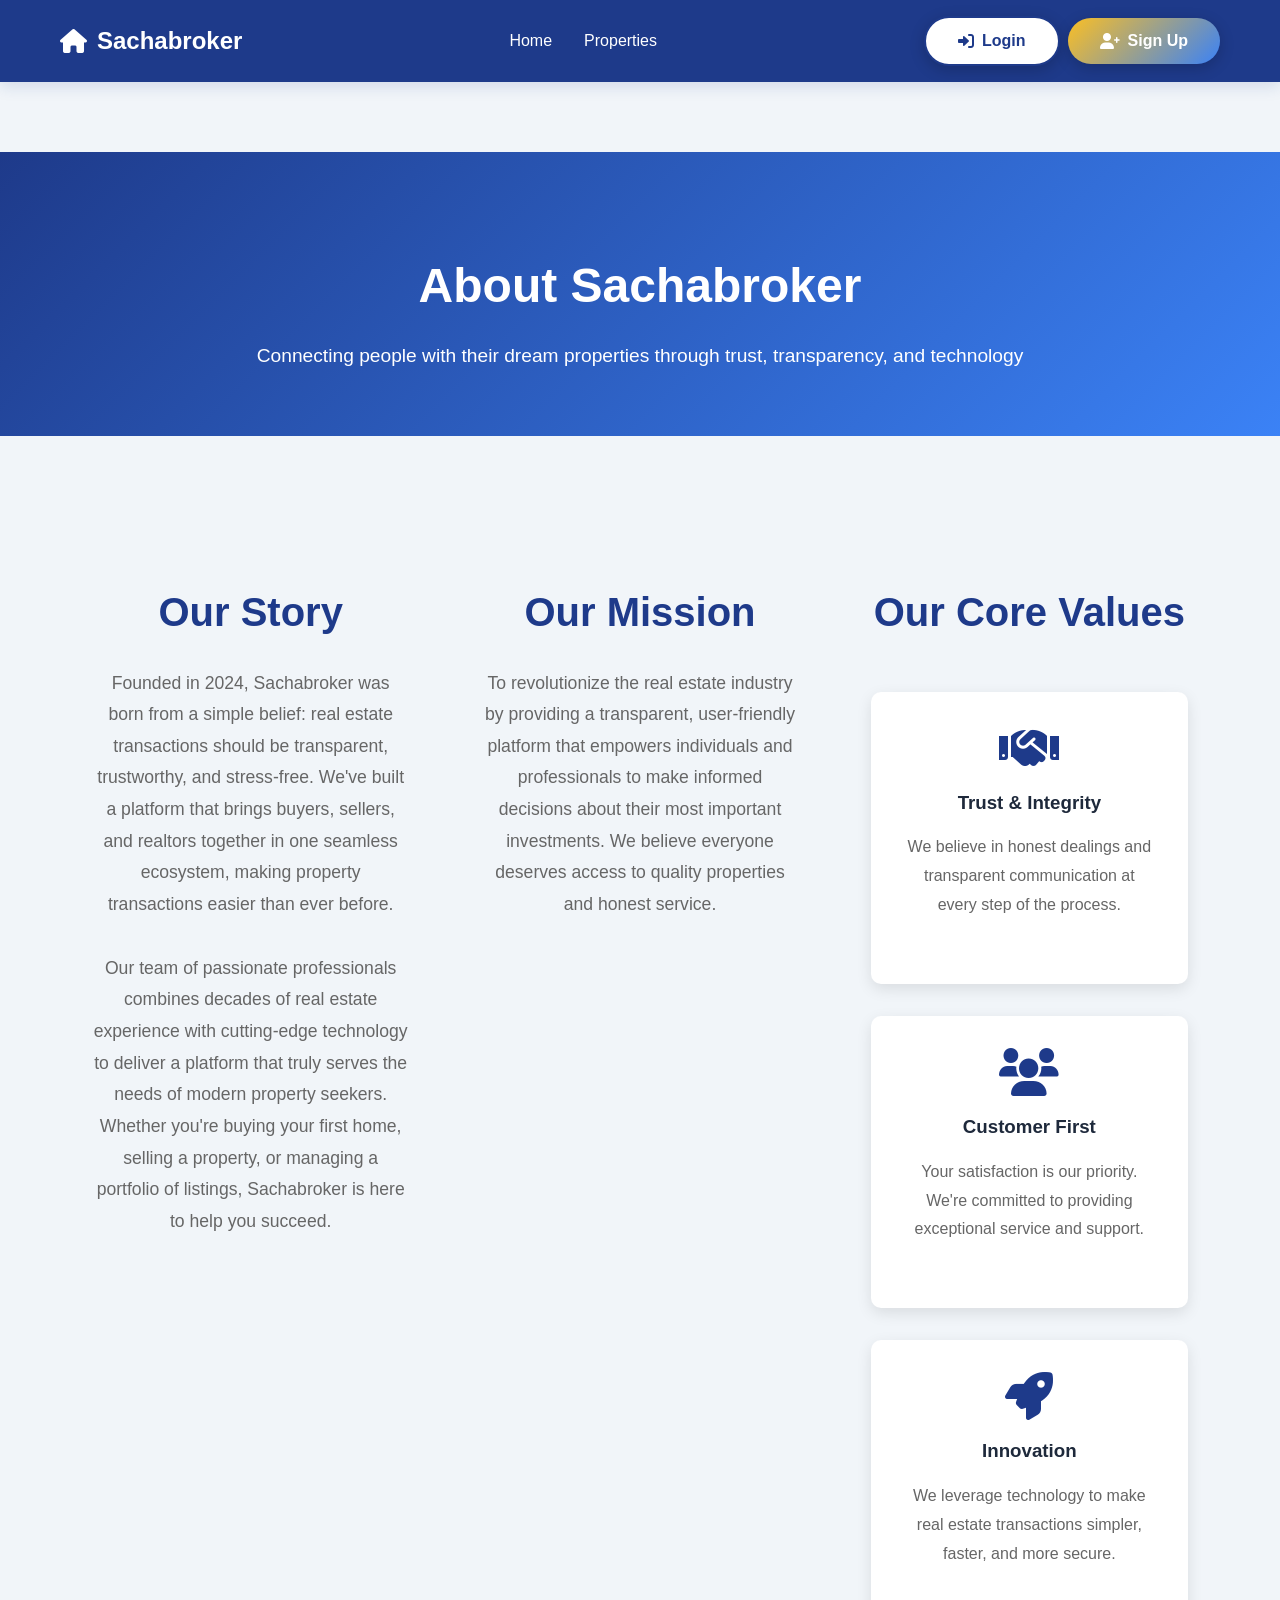
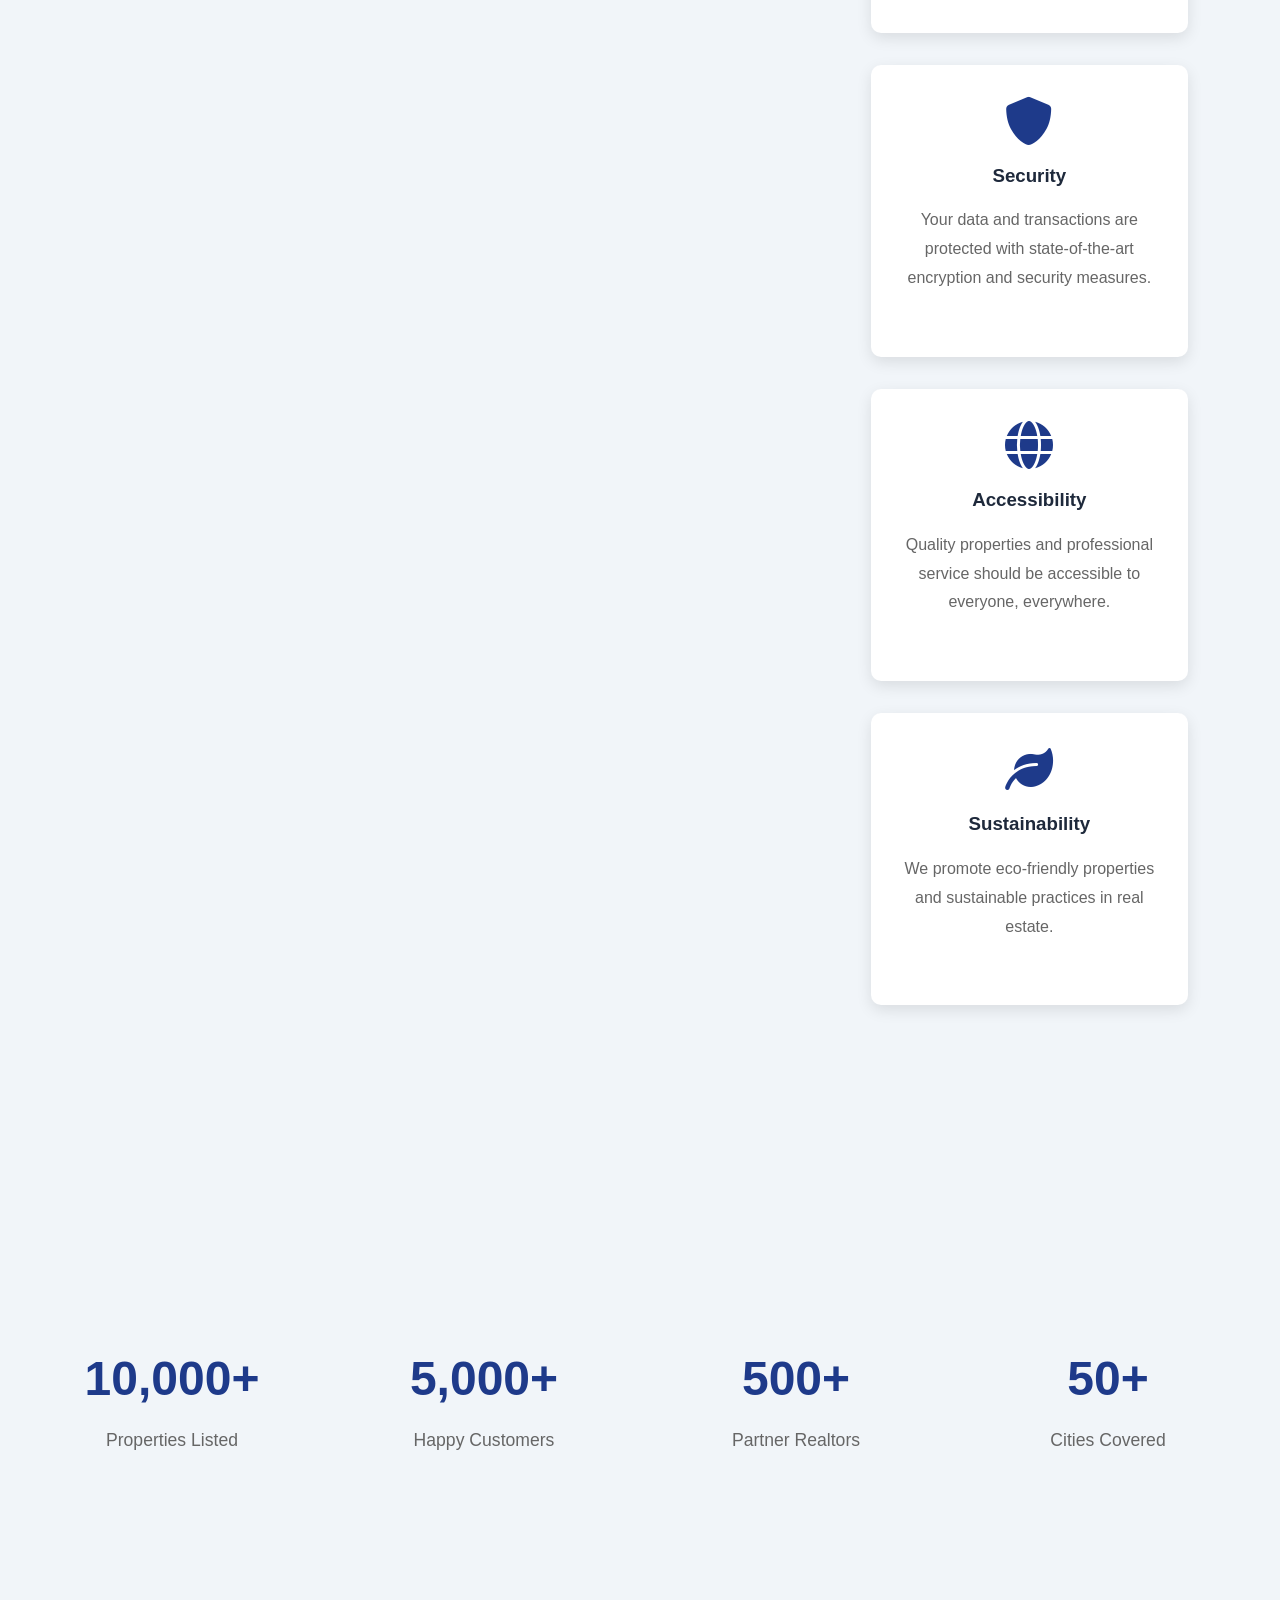
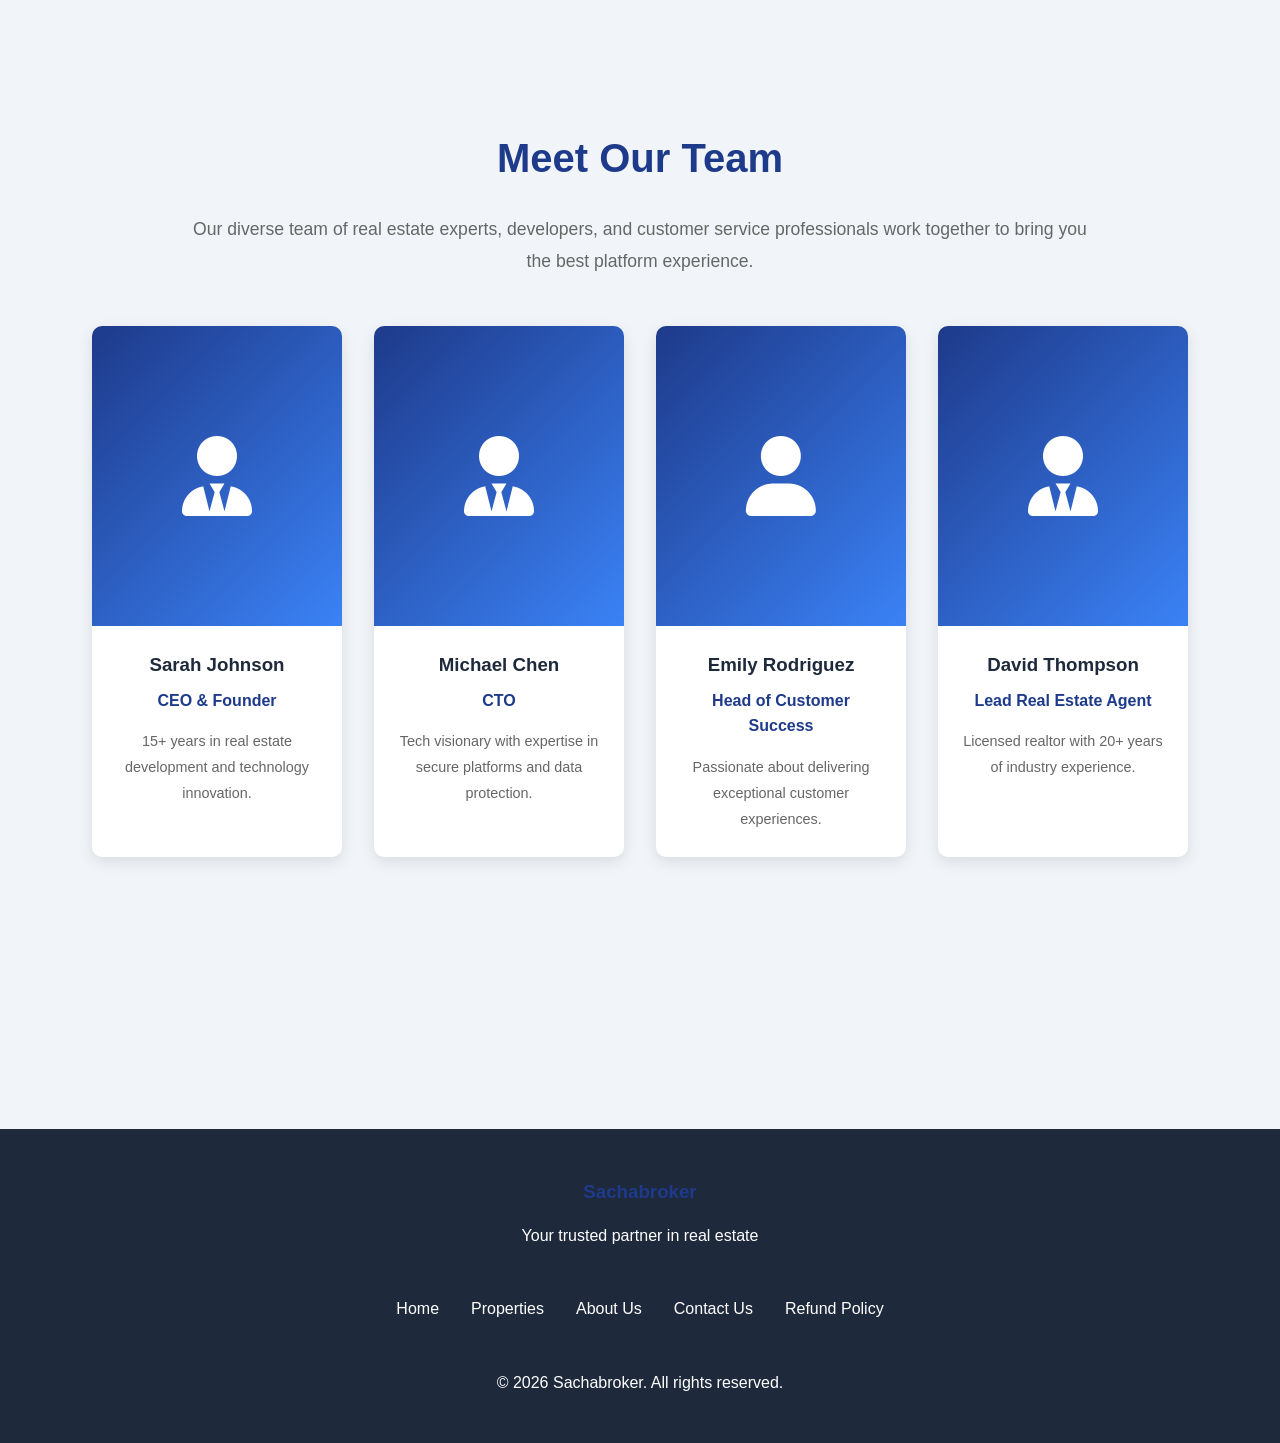
==== commit 620b5ec1: "Rebrand: Rename HonestBroker to Sachabroker" ====
--- a/about.html
+++ b/about.html
@@ -3,7 +3,7 @@
 <head>
     <meta charset="UTF-8">
     <meta name="viewport" content="width=device-width, initial-scale=1.0">
-    <title>About Us - HonestBroker</title>
+    <title>About Us - Sachabroker</title>
     <link rel="stylesheet" href="styles.css">
     <link rel="stylesheet" href="https://cdnjs.cloudflare.com/ajax/libs/font-awesome/6.0.0/css/all.min.css">
     <style>
@@ -188,7 +188,7 @@
             <div class="container">
                 <div class="logo">
                     <i class="fas fa-home"></i>
-                    <h1>HonestBroker</h1>
+                    <h1>Sachabroker</h1>
                 </div>
                 <ul class="nav-links">
                     <li><a href="index.html">Home</a></li>
@@ -208,7 +208,7 @@
 
     <!-- Hero Section -->
     <section class="about-hero">
-        <h1>About HonestBroker</h1>
+        <h1>About Sachabroker</h1>
         <p>Connecting people with their dream properties through trust, transparency, and technology</p>
     </section>
 
@@ -218,14 +218,14 @@
         <div class="about-section">
             <h2>Our Story</h2>
             <p>
-                Founded in 2024, HonestBroker was born from a simple belief: real estate transactions should be 
+                Founded in 2024, Sachabroker was born from a simple belief: real estate transactions should be 
                 transparent, trustworthy, and stress-free. We've built a platform that brings buyers, sellers, and 
                 realtors together in one seamless ecosystem, making property transactions easier than ever before.
             </p>
             <p>
                 Our team of passionate professionals combines decades of real estate experience with cutting-edge 
                 technology to deliver a platform that truly serves the needs of modern property seekers. Whether 
-                you're buying your first home, selling a property, or managing a portfolio of listings, HonestBroker 
+                you're buying your first home, selling a property, or managing a portfolio of listings, Sachabroker 
                 is here to help you succeed.
             </p>
         </div>
@@ -357,7 +357,7 @@
     <footer style="background: var(--dark-color); color: white; padding: 3rem 2rem; margin-top: 4rem;">
         <div class="container" style="max-width: 1200px; margin: 0 auto; text-align: center;">
             <div style="margin-bottom: 2rem;">
-                <h3 style="color: var(--primary-color); margin-bottom: 1rem;">HonestBroker</h3>
+                <h3 style="color: var(--primary-color); margin-bottom: 1rem;">Sachabroker</h3>
                 <p>Your trusted partner in real estate</p>
             </div>
             <div style="display: flex; gap: 2rem; justify-content: center; flex-wrap: wrap; margin-bottom: 2rem;">
@@ -367,7 +367,7 @@
                 <a href="contact.html" style="color: white; text-decoration: none;">Contact Us</a>
                 <a href="refund-policy.html" style="color: white; text-decoration: none;">Refund Policy</a>
             </div>
-            <p>&copy; 2026 HonestBroker. All rights reserved.</p>
+            <p>&copy; 2026 Sachabroker. All rights reserved.</p>
         </div>
     </footer>
 
--- a/styles.css
+++ b/styles.css
@@ -6,24 +6,27 @@
 }
 
 :root {
-    --primary-color: #0a1929;
-    --secondary-color: #1e293b;
-    --accent-color: #000000;
-    --graphite: #4a5568;
-    --navy-blue: #1e3a5f;
-    --text-color: #1a202c;
-    --light-bg: #f7fafc;
+    /* Navy blue inspired color palette */
+    --primary-color: #1e3a8a; /* Deep navy blue */
+    --secondary-color: #3b82f6; /* Bright blue */
+    --accent-color: #2563eb; /* Medium blue */
+    --dark-color: #1e293b; /* Dark slate */
+    --light-blue: #60a5fa; /* Light blue */
+    --gold: #fbbf24; /* Gold accent */
+    --text-color: #1e293b;
+    --light-bg: #f1f5f9; /* Light blue-gray background */
     --white: #ffffff;
-    --border-color: #e2e8f0;
-    --shadow: 0 2px 10px rgba(0, 0, 0, 0.08);
-    --shadow-hover: 0 5px 20px rgba(0, 0, 0, 0.12);
+    --border-color: #cbd5e1;
+    --shadow: 0 4px 15px rgba(30, 58, 138, 0.15);
+    --shadow-hover: 0 8px 25px rgba(30, 58, 138, 0.25);
 }
 
 body {
-    font-family: 'Segoe UI', Tahoma, Geneva, Verdana, sans-serif;
+    font-family: 'Poppins', 'Segoe UI', sans-serif;
     line-height: 1.6;
     color: var(--text-color);
     overflow-x: hidden;
+    background: var(--light-bg);
 }
 
 .container {
@@ -98,6 +101,7 @@
     font-size: 0.9rem;
 }
 
+/* User Menu */
 /* User Menu */
 .user-menu {
     position: relative;
@@ -118,10 +122,9 @@
     min-width: 200px;
     margin-top: 0.5rem;
     z-index: 1000;
-}
-
-.user-menu:hover .dropdown-menu {
-    display: block;
+    opacity: 0;
+    visibility: hidden;
+    transition: opacity 0.3s ease, visibility 0.3s ease;
 }
 
 .dropdown-menu a {
@@ -143,24 +146,34 @@
     width: 20px;
 }
 
-/* Hero Section */
+/* Hero Section with Dynamic Background */
 .hero {
-    background: linear-gradient(135deg, var(--primary-color) 0%, var(--navy-blue) 100%);
-    color: var(--white);
-    padding: 100px 20px;
+    position: relative;
+    background: url('header4.png') center 40%/cover no-repeat;
+    color: var(--white);
+    padding: 150px 20px 100px;
     text-align: center;
+    overflow: hidden;
+}
+
+.hero-content {
+    position: relative;
+    z-index: 2;
 }
 
 .hero-content h2 {
-    font-size: 3rem;
+    font-size: 3.5rem;
     margin-bottom: 1rem;
     animation: fadeInDown 1s;
+    text-shadow: 2px 2px 4px rgba(0,0,0,0.3);
+    font-weight: 700;
 }
 
 .hero-content p {
-    font-size: 1.3rem;
+    font-size: 1.4rem;
     margin-bottom: 2rem;
     animation: fadeInUp 1s;
+    text-shadow: 1px 1px 2px rgba(0,0,0,0.2);
 }
 
 .hero-buttons {
@@ -170,46 +183,70 @@
     animation: fadeInUp 1.2s;
 }
 
+/* Keyframe Animations */
+@keyframes backgroundPulse {
+    0%, 100% {
+        background-position: 0% 50%;
+    }
+    50% {
+        background-position: 100% 50%;
+    }
+}
+
+@keyframes gradientShift {
+    0%, 100% {
+        opacity: 1;
+        transform: scale(1) rotate(0deg);
+    }
+    50% {
+        opacity: 0.8;
+        transform: scale(1.1) rotate(5deg);
+    }
+}
+
 /* Buttons */
 .btn {
-    padding: 12px 30px;
+    padding: 14px 32px;
     border: none;
-    border-radius: 5px;
+    border-radius: 50px;
     cursor: pointer;
     font-size: 1rem;
     text-decoration: none;
     display: inline-flex;
     align-items: center;
     gap: 8px;
-    transition: all 0.3s;
+    transition: all 0.4s cubic-bezier(0.175, 0.885, 0.32, 1.275);
     font-weight: 600;
+    box-shadow: 0 4px 15px rgba(0,0,0,0.2);
 }
 
 .btn-primary {
-    background: var(--accent-color);
+    background: linear-gradient(135deg, var(--gold) 0%, var(--secondary-color) 100%);
     color: var(--white);
 }
 
 .btn-primary:hover {
-    background: var(--graphite);
-    transform: translateY(-2px);
-    box-shadow: var(--shadow-hover);
+    background: linear-gradient(135deg, var(--secondary-color) 0%, var(--primary-color) 100%);
+    transform: translateY(-3px) scale(1.05);
+    box-shadow: 0 8px 25px rgba(30, 58, 138, 0.4);
 }
 
 .btn-secondary {
     background: var(--white);
     color: var(--primary-color);
-    border: 2px solid var(--border-color);
+    border: 2px solid var(--primary-color);
 }
 
 .btn-secondary:hover {
-    background: var(--light-bg);
-    border-color: var(--graphite);
-    transform: translateY(-2px);
+    background: var(--primary-color);
+    color: var(--white);
+    border-color: var(--primary-color);
+    transform: translateY(-3px) scale(1.05);
+    box-shadow: 0 8px 25px rgba(30, 58, 138, 0.4);
 }
 
 .btn-clear {
-    background: var(--graphite);
+    background: var(--accent-color);
     color: var(--white);
 }
 
@@ -220,6 +257,129 @@
 .btn-large {
     padding: 15px 40px;
     font-size: 1.1rem;
+}
+
+/* Membership Banner Styles */
+.membership-banner {
+    background: linear-gradient(135deg, rgba(30, 58, 138, 0.95) 0%, rgba(59, 130, 246, 0.95) 100%);
+    padding: 20px 0;
+    box-shadow: 0 4px 15px rgba(0, 0, 0, 0.1);
+    position: relative;
+    overflow: hidden;
+}
+
+.membership-banner::before {
+    content: '';
+    position: absolute;
+    top: -50%;
+    right: -10%;
+    width: 300px;
+    height: 300px;
+    background: radial-gradient(circle, rgba(255, 255, 255, 0.1) 0%, transparent 70%);
+    border-radius: 50%;
+}
+
+.membership-banner-content {
+    display: flex;
+    align-items: center;
+    justify-content: space-between;
+    gap: 2rem;
+    flex-wrap: wrap;
+    position: relative;
+    z-index: 1;
+}
+
+.membership-info {
+    display: flex;
+    align-items: center;
+    gap: 1.5rem;
+    flex: 1;
+}
+
+.membership-icon {
+    width: 60px;
+    height: 60px;
+    background: rgba(255, 255, 255, 0.2);
+    border-radius: 50%;
+    display: flex;
+    align-items: center;
+    justify-content: center;
+    font-size: 1.8rem;
+    color: white;
+    flex-shrink: 0;
+    box-shadow: 0 4px 15px rgba(0, 0, 0, 0.1);
+}
+
+.membership-icon i {
+    animation: pulse 2s ease-in-out infinite;
+}
+
+@keyframes pulse {
+    0%, 100% {
+        transform: scale(1);
+    }
+    50% {
+        transform: scale(1.1);
+    }
+}
+
+.membership-text h3 {
+    color: white;
+    margin: 0 0 0.25rem 0;
+    font-size: 1.5rem;
+    font-weight: 600;
+}
+
+.membership-text p {
+    color: rgba(255, 255, 255, 0.95);
+    margin: 0;
+    font-size: 1rem;
+}
+
+.membership-action {
+    flex-shrink: 0;
+}
+
+.membership-banner .btn {
+    background: white;
+    color: var(--primary-color);
+    border: 2px solid white;
+    box-shadow: 0 4px 15px rgba(0, 0, 0, 0.2);
+}
+
+.membership-banner .btn:hover {
+    background: rgba(255, 255, 255, 0.9);
+    transform: translateY(-2px);
+    box-shadow: 0 6px 20px rgba(0, 0, 0, 0.3);
+}
+
+/* Membership Banner Variations */
+.membership-banner.pro {
+    background: linear-gradient(135deg, #fbbf24 0%, #3b82f6 100%);
+}
+
+.membership-banner.elite {
+    background: linear-gradient(135deg, #8e44ad 0%, #e74c3c 100%);
+}
+
+@media (max-width: 768px) {
+    .membership-banner-content {
+        flex-direction: column;
+        text-align: center;
+    }
+
+    .membership-info {
+        flex-direction: column;
+        text-align: center;
+    }
+
+    .membership-text h3 {
+        font-size: 1.25rem;
+    }
+
+    .membership-text p {
+        font-size: 0.9rem;
+    }
 }
 
 /* Section Styles */
@@ -330,6 +490,67 @@
     box-shadow: 0 2px 5px rgba(0,0,0,0.2);
 }
 
+.pro-badge {
+    position: absolute;
+    top: 10px;
+    left: 10px;
+    background: linear-gradient(135deg, var(--gold) 0%, var(--secondary-color) 100%);
+    color: var(--white);
+    padding: 6px 12px;
+    border-radius: 20px;
+    font-size: 0.85rem;
+    font-weight: bold;
+    z-index: 10;
+    box-shadow: 0 2px 5px rgba(0,0,0,0.2);
+    display: flex;
+    align-items: center;
+    gap: 5px;
+}
+
+.masked-content {
+    color: #999;
+    font-style: italic;
+    cursor: help;
+    position: relative;
+}
+
+.masked-content i {
+    font-size: 0.8em;
+    margin-right: 3px;
+}
+
+.pro-locked {
+    background: rgba(212, 175, 55, 0.05);
+    border: 2px dashed var(--gold);
+    border-radius: 10px;
+    padding: 1.5rem;
+}
+
+.pro-locked h3 {
+    color: var(--gold);
+    display: flex;
+    align-items: center;
+    gap: 0.5rem;
+}
+
+.upgrade-prompt {
+    background: linear-gradient(135deg, rgba(30, 58, 138, 0.1) 0%, rgba(59, 130, 246, 0.1) 100%);
+    padding: 1.5rem;
+    border-radius: 8px;
+    margin-top: 1rem;
+    text-align: center;
+}
+
+.upgrade-prompt p {
+    margin-bottom: 1rem;
+    color: var(--dark-color);
+    font-weight: 600;
+}
+
+.upgrade-prompt .btn {
+    margin-top: 0.5rem;
+}
+
 .owner-badge {
     display: inline-block;
     background: var(--light-bg);
@@ -420,6 +641,65 @@
     -webkit-line-clamp: 2;
     -webkit-box-orient: vertical;
     overflow: hidden;
+}
+
+.property-contact-section {
+    margin: 1rem 0;
+    padding-top: 1rem;
+    border-top: 1px solid #eee;
+}
+
+.property-contact {
+    display: flex;
+    flex-direction: column;
+    gap: 0.5rem;
+}
+
+.property-contact.locked {
+    opacity: 0.6;
+}
+
+.contact-item-small {
+    display: flex;
+    align-items: center;
+    gap: 0.5rem;
+    font-size: 0.85rem;
+    color: #666;
+}
+
+.contact-item-small i {
+    color: var(--primary-color);
+    width: 16px;
+    font-size: 0.9rem;
+}
+
+.contact-item-small a {
+    color: var(--primary-color);
+    text-decoration: none;
+    word-break: break-all;
+}
+
+.contact-item-small a:hover {
+    text-decoration: underline;
+}
+
+.contact-item-small .masked-content {
+    font-size: 0.85rem;
+}
+
+.upgrade-mini-prompt {
+    margin-top: 0.5rem;
+    padding: 0.5rem;
+    background: linear-gradient(135deg, rgba(30, 58, 138, 0.1) 0%, rgba(59, 130, 246, 0.1) 100%);
+    border-radius: 5px;
+    text-align: center;
+    font-size: 0.8rem;
+    color: var(--primary-color);
+    font-weight: 600;
+}
+
+.upgrade-mini-prompt i {
+    font-size: 0.75rem;
 }
 
 .property-actions {
